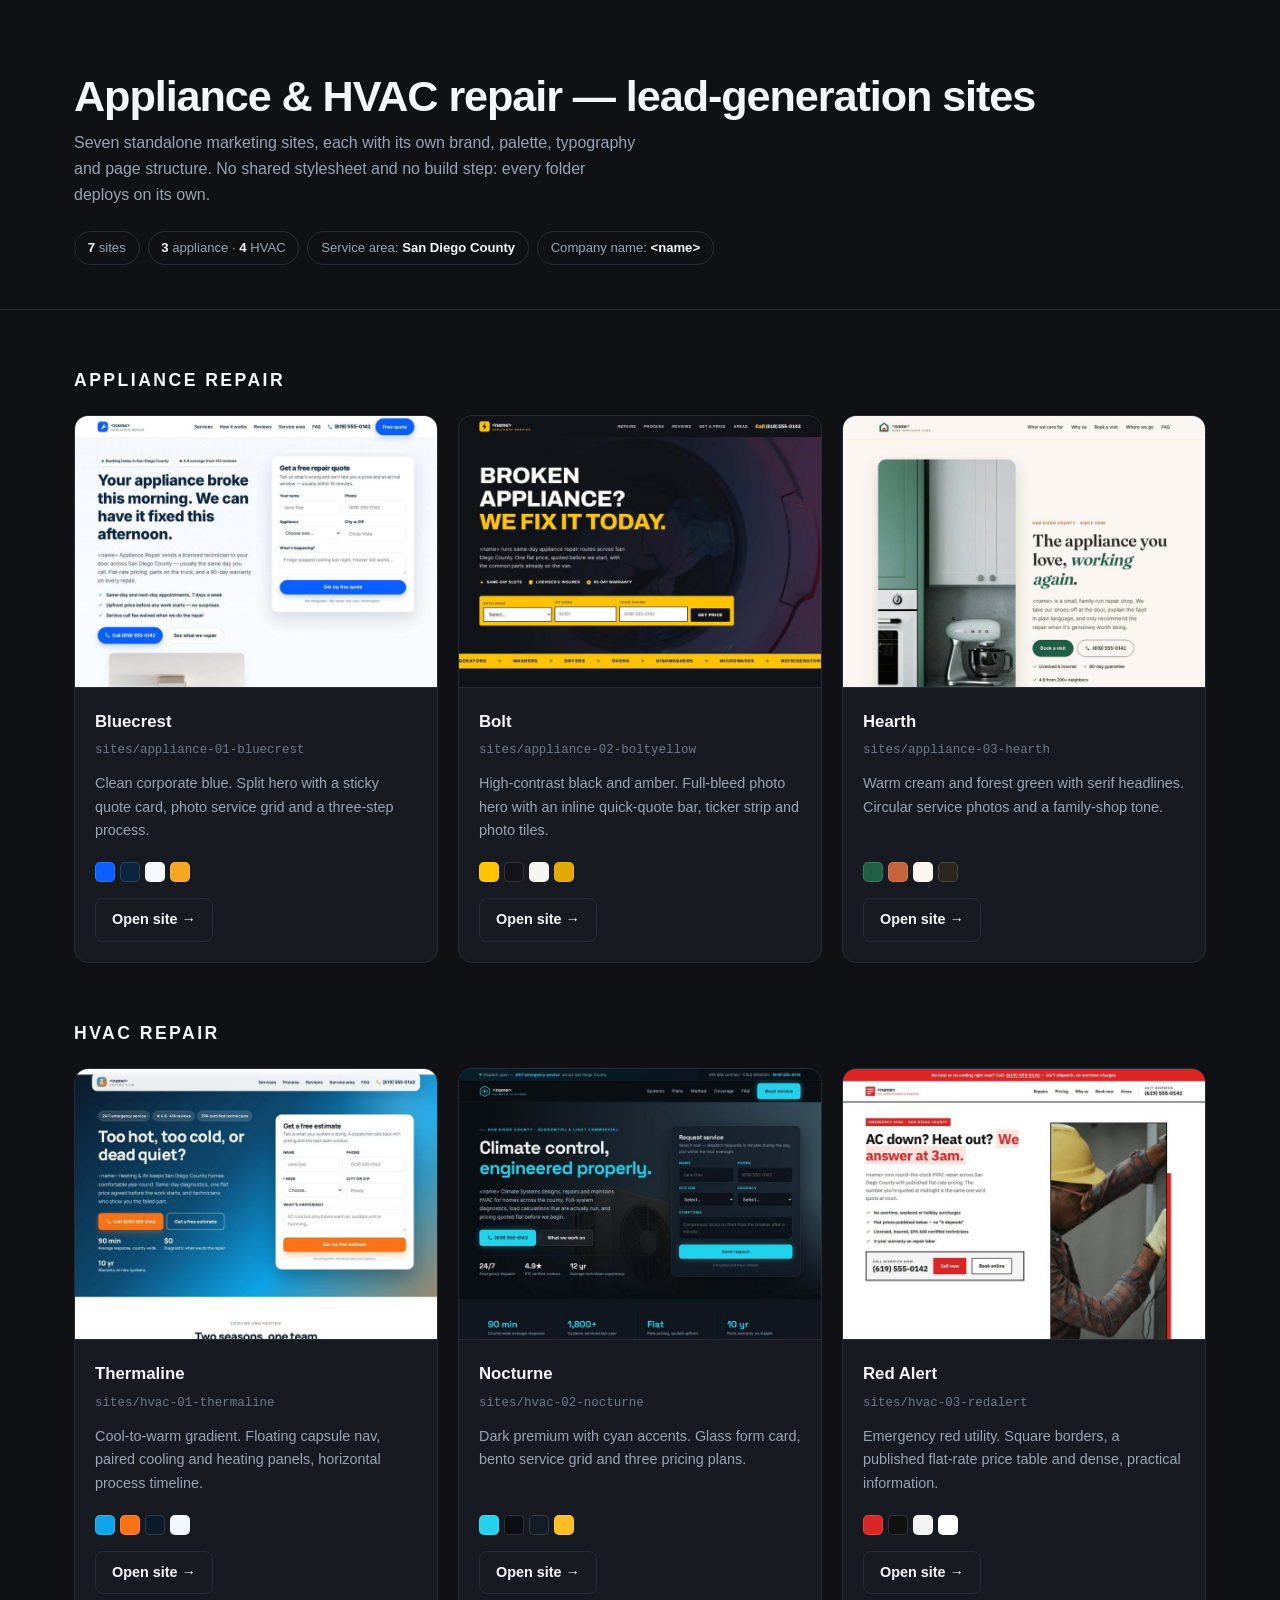
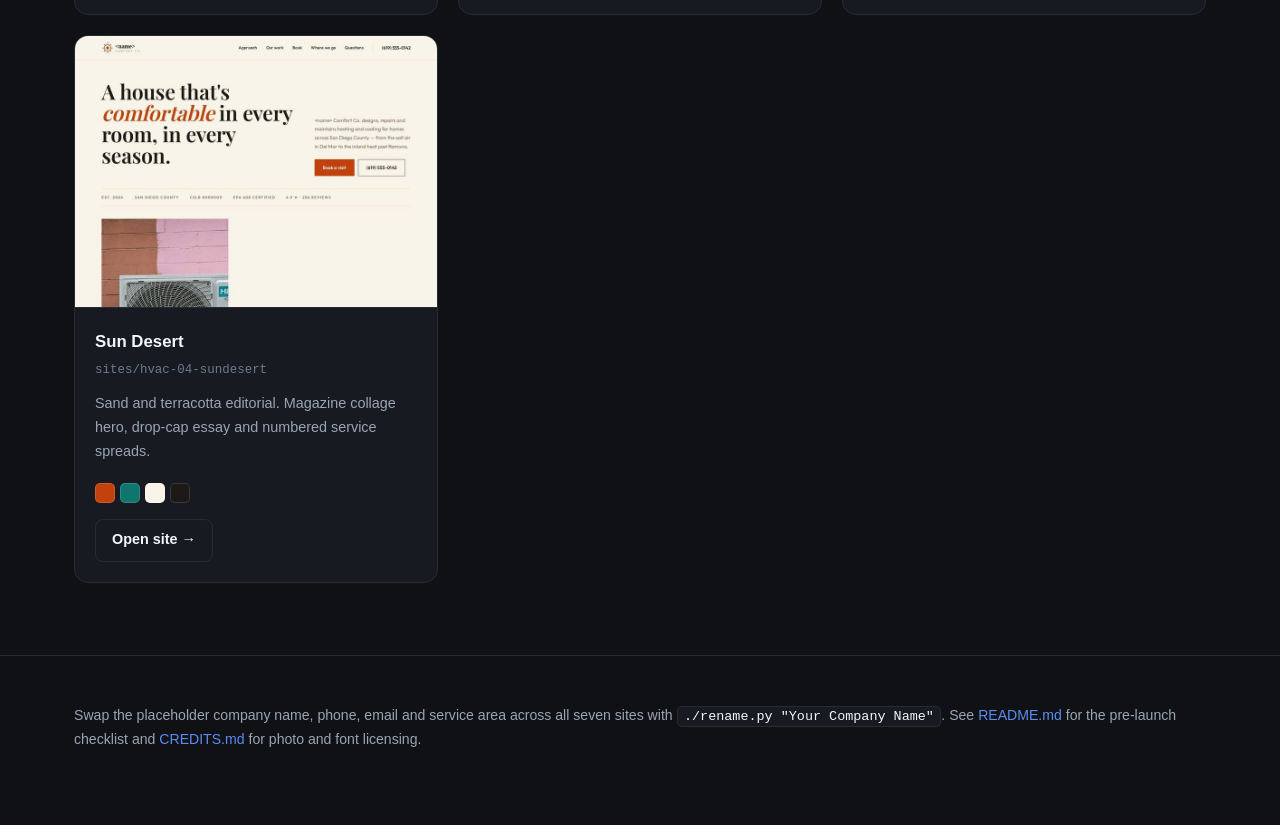
==== index.html @ 1966ab20 "Add seven lead-generation sites for appliance and HVAC repair Three appliance repair sites and four " ====
<!DOCTYPE html>
<html lang="en">
<head>
<meta charset="utf-8">
<meta name="viewport" content="width=device-width, initial-scale=1">
<title>Lead-generation sites — appliance &amp; HVAC repair</title>
<meta name="description" content="Seven standalone lead-generation websites for appliance repair and HVAC repair companies.">
<meta name="robots" content="noindex">
<style>
  :root{
    --bg:#0F1115; --panel:#171A21; --line:#262B35; --text:#9AA5B4; --white:#F4F6F9;
    --accent:#5B8DEF;
  }
  *{box-sizing:border-box}
  body{margin:0;background:var(--bg);color:var(--text);line-height:1.65;
    font-family:-apple-system,BlinkMacSystemFont,"Segoe UI",Roboto,Helvetica,Arial,sans-serif;
    -webkit-font-smoothing:antialiased}
  a{color:var(--accent);text-decoration:none}
  .wrap{max-width:1180px;margin:0 auto;padding:0 24px}
  header{padding:72px 0 44px;border-bottom:1px solid var(--line)}
  h1{color:var(--white);font-size:clamp(1.9rem,4vw,2.7rem);margin:0 0 .5rem;letter-spacing:-.025em;line-height:1.15}
  header p{max-width:64ch;margin:0 0 1.4rem}
  .meta{display:flex;flex-wrap:wrap;gap:.5rem}
  .meta span{border:1px solid var(--line);border-radius:999px;padding:.32rem .8rem;font-size:.82rem}
  .meta span b{color:var(--white);font-weight:600}
  h2{color:var(--white);font-size:1.1rem;letter-spacing:.14em;text-transform:uppercase;
    margin:56px 0 20px;font-weight:600}
  .grid{display:grid;grid-template-columns:repeat(3,1fr);gap:20px}
  .card{border:1px solid var(--line);border-radius:14px;overflow:hidden;background:var(--panel);
    display:flex;flex-direction:column;transition:.2s}
  .card:hover{transform:translateY(-4px);border-color:#3A4353}
  .shot{aspect-ratio:4/3;overflow:hidden;background:#0B0D11;border-bottom:1px solid var(--line)}
  .shot img{width:100%;display:block}
  .card-body{padding:20px;display:flex;flex-direction:column;flex:1}
  .card h3{color:var(--white);margin:0 0 .3rem;font-size:1.05rem}
  .card code{font-size:.78rem;color:#6D7A8C;display:block;margin-bottom:.7rem;
    font-family:ui-monospace,SFMono-Regular,Menlo,monospace}
  .card p{margin:0 0 1.2rem;font-size:.9rem;flex:1}
  .swatches{display:flex;gap:5px;margin-bottom:1rem}
  .swatches i{width:20px;height:20px;border-radius:5px;display:block;border:1px solid rgba(255,255,255,.14)}
  .open{display:inline-flex;align-items:center;gap:.4rem;font-weight:600;font-size:.9rem;
    border:1px solid var(--line);border-radius:8px;padding:.55rem 1rem;color:var(--white);
    align-self:flex-start;transition:.15s}
  .open:hover{background:var(--accent);border-color:var(--accent);color:#fff}
  footer{border-top:1px solid var(--line);margin-top:72px;padding:34px 0 60px;font-size:.88rem}
  footer code{background:var(--panel);border:1px solid var(--line);border-radius:5px;padding:.12rem .4rem;
    font-family:ui-monospace,SFMono-Regular,Menlo,monospace;font-size:.84rem;color:var(--white)}
  @media (max-width:900px){.grid{grid-template-columns:1fr 1fr}}
  @media (max-width:620px){.grid{grid-template-columns:1fr}header{padding:44px 0 32px}}
</style>
</head>
<body>

<header>
  <div class="wrap">
    <h1>Appliance &amp; HVAC repair — lead-generation sites</h1>
    <p>Seven standalone marketing sites, each with its own brand, palette, typography and page
      structure. No shared stylesheet and no build step: every folder deploys on its own.</p>
    <div class="meta">
      <span><b>7</b> sites</span>
      <span><b>3</b> appliance · <b>4</b> HVAC</span>
      <span>Service area: <b>San Diego County</b></span>
      <span>Company name: <b>&lt;name&gt;</b></span>
    </div>
  </div>
</header>

<div class="wrap">

  <h2>Appliance repair</h2>
  <div class="grid">
    <article class="card">
      <div class="shot"><img src="previews/appliance-01-bluecrest.jpg" alt="Screenshot of the Bluecrest appliance repair site" loading="lazy"></div>
      <div class="card-body">
        <h3>Bluecrest</h3>
        <code>sites/appliance-01-bluecrest</code>
        <p>Clean corporate blue. Split hero with a sticky quote card, photo service grid and a three-step process.</p>
        <div class="swatches"><i style="background:#0B5FFF"></i><i style="background:#0A2540"></i><i style="background:#F5F8FE"></i><i style="background:#F5A623"></i></div>
        <a class="open" href="sites/appliance-01-bluecrest/index.html">Open site →</a>
      </div>
    </article>
    <article class="card">
      <div class="shot"><img src="previews/appliance-02-boltyellow.jpg" alt="Screenshot of the Bolt appliance repair site" loading="lazy"></div>
      <div class="card-body">
        <h3>Bolt</h3>
        <code>sites/appliance-02-boltyellow</code>
        <p>High-contrast black and amber. Full-bleed photo hero with an inline quick-quote bar, ticker strip and photo tiles.</p>
        <div class="swatches"><i style="background:#FFC400"></i><i style="background:#111318"></i><i style="background:#F6F5F1"></i><i style="background:#E0A800"></i></div>
        <a class="open" href="sites/appliance-02-boltyellow/index.html">Open site →</a>
      </div>
    </article>
    <article class="card">
      <div class="shot"><img src="previews/appliance-03-hearth.jpg" alt="Screenshot of the Hearth appliance repair site" loading="lazy"></div>
      <div class="card-body">
        <h3>Hearth</h3>
        <code>sites/appliance-03-hearth</code>
        <p>Warm cream and forest green with serif headlines. Circular service photos and a family-shop tone.</p>
        <div class="swatches"><i style="background:#1F5F45"></i><i style="background:#C4643C"></i><i style="background:#FBF7F0"></i><i style="background:#2B2620"></i></div>
        <a class="open" href="sites/appliance-03-hearth/index.html">Open site →</a>
      </div>
    </article>
  </div>

  <h2>HVAC repair</h2>
  <div class="grid">
    <article class="card">
      <div class="shot"><img src="previews/hvac-01-thermaline.jpg" alt="Screenshot of the Thermaline HVAC site" loading="lazy"></div>
      <div class="card-body">
        <h3>Thermaline</h3>
        <code>sites/hvac-01-thermaline</code>
        <p>Cool-to-warm gradient. Floating capsule nav, paired cooling and heating panels, horizontal process timeline.</p>
        <div class="swatches"><i style="background:#0EA5E9"></i><i style="background:#F97316"></i><i style="background:#0B1B2B"></i><i style="background:#F1F8FD"></i></div>
        <a class="open" href="sites/hvac-01-thermaline/index.html">Open site →</a>
      </div>
    </article>
    <article class="card">
      <div class="shot"><img src="previews/hvac-02-nocturne.jpg" alt="Screenshot of the Nocturne HVAC site" loading="lazy"></div>
      <div class="card-body">
        <h3>Nocturne</h3>
        <code>sites/hvac-02-nocturne</code>
        <p>Dark premium with cyan accents. Glass form card, bento service grid and three pricing plans.</p>
        <div class="swatches"><i style="background:#22D3EE"></i><i style="background:#0A0F14"></i><i style="background:#131C26"></i><i style="background:#FBBF24"></i></div>
        <a class="open" href="sites/hvac-02-nocturne/index.html">Open site →</a>
      </div>
    </article>
    <article class="card">
      <div class="shot"><img src="previews/hvac-03-redalert.jpg" alt="Screenshot of the Red Alert HVAC site" loading="lazy"></div>
      <div class="card-body">
        <h3>Red Alert</h3>
        <code>sites/hvac-03-redalert</code>
        <p>Emergency red utility. Square borders, a published flat-rate price table and dense, practical information.</p>
        <div class="swatches"><i style="background:#DC2626"></i><i style="background:#111111"></i><i style="background:#F4F4F4"></i><i style="background:#FFFFFF"></i></div>
        <a class="open" href="sites/hvac-03-redalert/index.html">Open site →</a>
      </div>
    </article>
    <article class="card">
      <div class="shot"><img src="previews/hvac-04-sundesert.jpg" alt="Screenshot of the Sun Desert HVAC site" loading="lazy"></div>
      <div class="card-body">
        <h3>Sun Desert</h3>
        <code>sites/hvac-04-sundesert</code>
        <p>Sand and terracotta editorial. Magazine collage hero, drop-cap essay and numbered service spreads.</p>
        <div class="swatches"><i style="background:#C2410C"></i><i style="background:#0F766E"></i><i style="background:#FAF3E8"></i><i style="background:#1C1917"></i></div>
        <a class="open" href="sites/hvac-04-sundesert/index.html">Open site →</a>
      </div>
    </article>
  </div>

</div>

<footer>
  <div class="wrap">
    <p>Swap the placeholder company name, phone, email and service area across all seven sites with
      <code>./rename.py "Your Company Name"</code>. See <a href="README.md">README.md</a> for the
      pre-launch checklist and <a href="CREDITS.md">CREDITS.md</a> for photo and font licensing.</p>
  </div>
</footer>

</body>
</html>
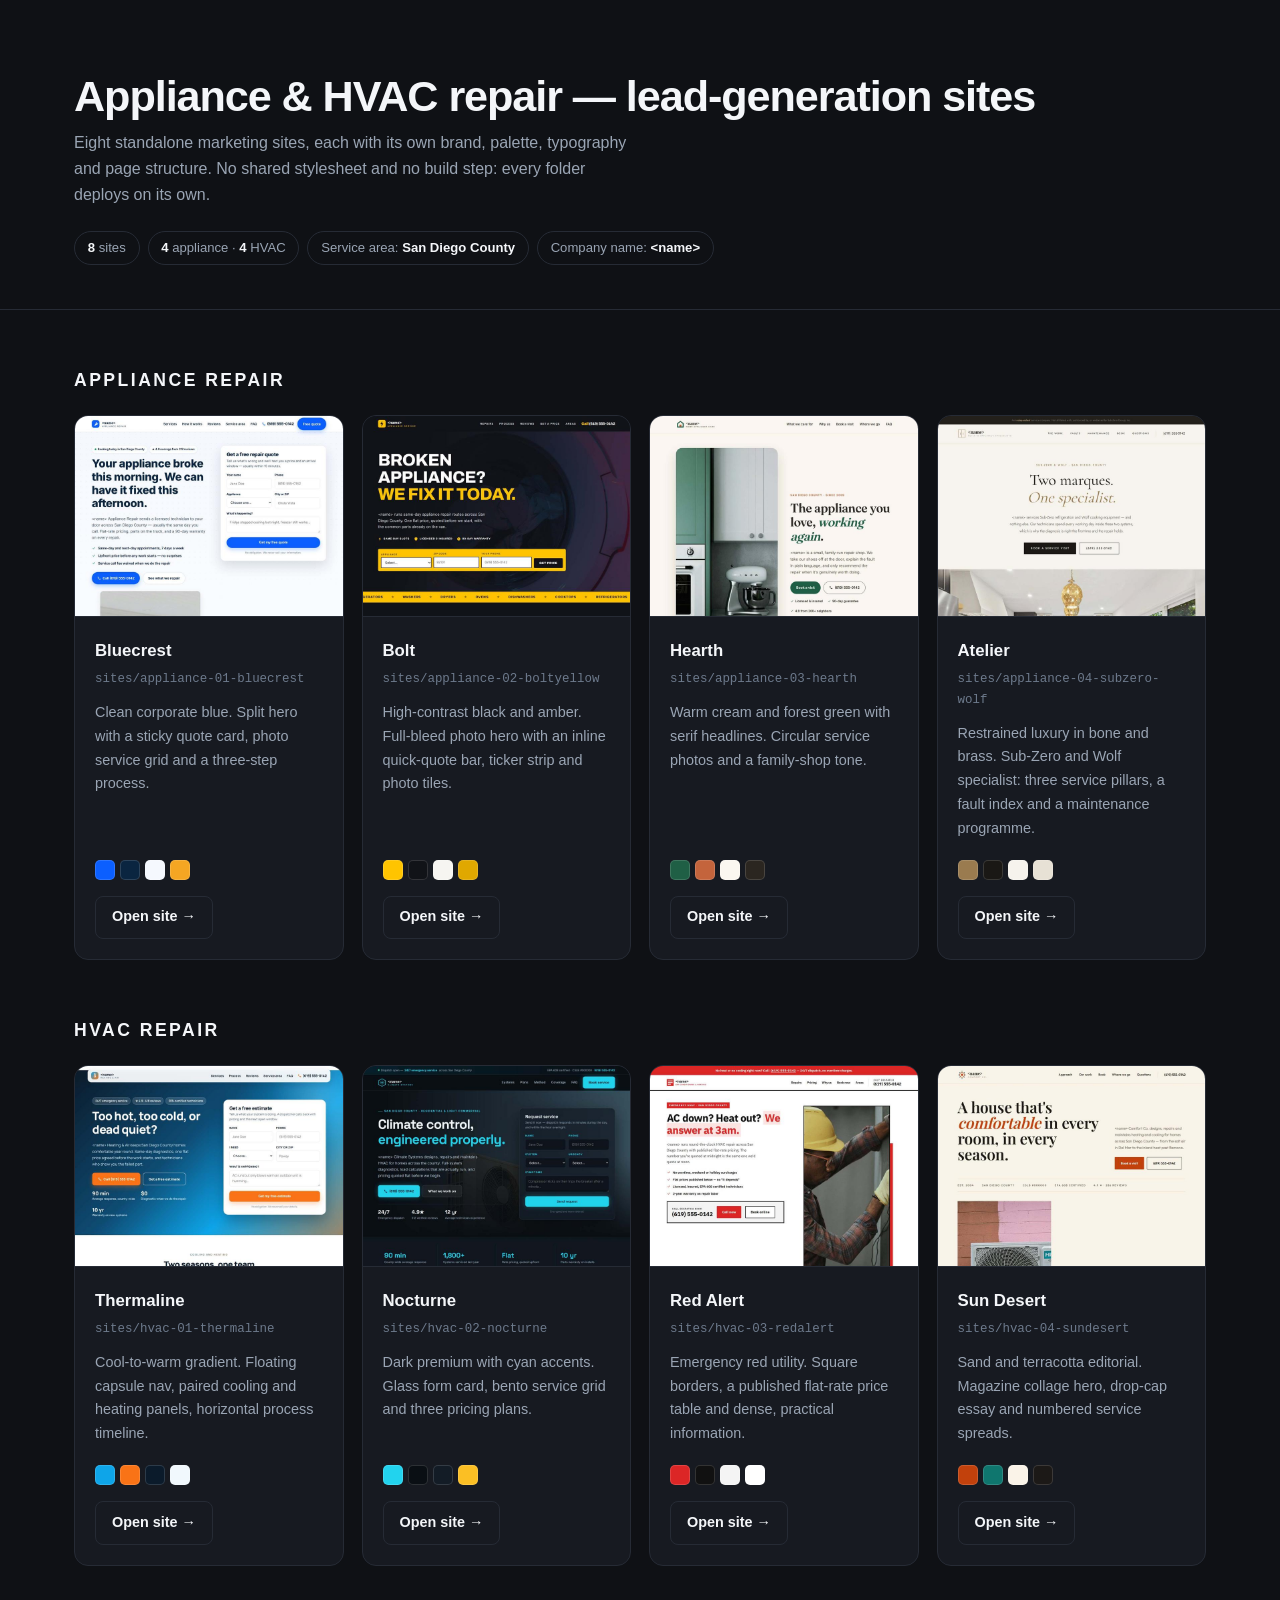
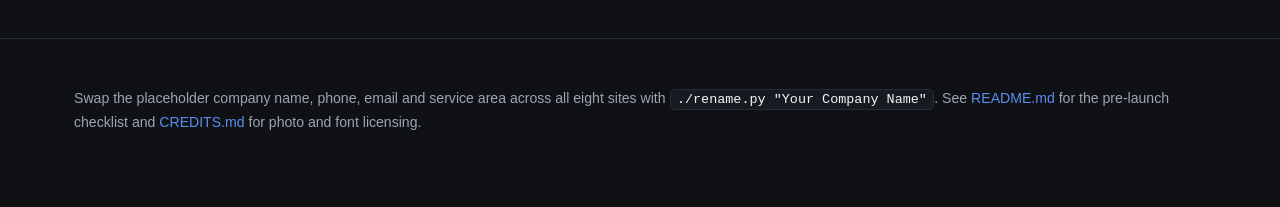
==== commit f9bab236: "Add a Sub-Zero and Wolf specialist appliance repair site Eighth site, appliance-04-subzero-wolf: a s" ====
--- a/index.html
+++ b/index.html
@@ -25,7 +25,7 @@
   .meta span b{color:var(--white);font-weight:600}
   h2{color:var(--white);font-size:1.1rem;letter-spacing:.14em;text-transform:uppercase;
     margin:56px 0 20px;font-weight:600}
-  .grid{display:grid;grid-template-columns:repeat(3,1fr);gap:20px}
+  .grid{display:grid;grid-template-columns:repeat(4,1fr);gap:18px}
   .card{border:1px solid var(--line);border-radius:14px;overflow:hidden;background:var(--panel);
     display:flex;flex-direction:column;transition:.2s}
   .card:hover{transform:translateY(-4px);border-color:#3A4353}
@@ -45,7 +45,8 @@
   footer{border-top:1px solid var(--line);margin-top:72px;padding:34px 0 60px;font-size:.88rem}
   footer code{background:var(--panel);border:1px solid var(--line);border-radius:5px;padding:.12rem .4rem;
     font-family:ui-monospace,SFMono-Regular,Menlo,monospace;font-size:.84rem;color:var(--white)}
-  @media (max-width:900px){.grid{grid-template-columns:1fr 1fr}}
+  @media (max-width:1080px){.grid{grid-template-columns:repeat(3,1fr)}}
+  @media (max-width:880px){.grid{grid-template-columns:1fr 1fr}}
   @media (max-width:620px){.grid{grid-template-columns:1fr}header{padding:44px 0 32px}}
 </style>
 </head>
@@ -54,11 +55,11 @@
 <header>
   <div class="wrap">
     <h1>Appliance &amp; HVAC repair — lead-generation sites</h1>
-    <p>Seven standalone marketing sites, each with its own brand, palette, typography and page
+    <p>Eight standalone marketing sites, each with its own brand, palette, typography and page
       structure. No shared stylesheet and no build step: every folder deploys on its own.</p>
     <div class="meta">
-      <span><b>7</b> sites</span>
-      <span><b>3</b> appliance · <b>4</b> HVAC</span>
+      <span><b>8</b> sites</span>
+      <span><b>4</b> appliance · <b>4</b> HVAC</span>
       <span>Service area: <b>San Diego County</b></span>
       <span>Company name: <b>&lt;name&gt;</b></span>
     </div>
@@ -97,6 +98,16 @@
         <p>Warm cream and forest green with serif headlines. Circular service photos and a family-shop tone.</p>
         <div class="swatches"><i style="background:#1F5F45"></i><i style="background:#C4643C"></i><i style="background:#FBF7F0"></i><i style="background:#2B2620"></i></div>
         <a class="open" href="sites/appliance-03-hearth/index.html">Open site →</a>
+      </div>
+    </article>
+    <article class="card">
+      <div class="shot"><img src="previews/appliance-04-subzero-wolf.jpg" alt="Screenshot of the Atelier Sub-Zero and Wolf specialist site" loading="lazy"></div>
+      <div class="card-body">
+        <h3>Atelier</h3>
+        <code>sites/appliance-04-subzero-wolf</code>
+        <p>Restrained luxury in bone and brass. Sub-Zero and Wolf specialist: three service pillars, a fault index and a maintenance programme.</p>
+        <div class="swatches"><i style="background:#9A7B4F"></i><i style="background:#1A1815"></i><i style="background:#F6F3ED"></i><i style="background:#E7E1D5"></i></div>
+        <a class="open" href="sites/appliance-04-subzero-wolf/index.html">Open site →</a>
       </div>
     </article>
   </div>
@@ -149,7 +160,7 @@
 
 <footer>
   <div class="wrap">
-    <p>Swap the placeholder company name, phone, email and service area across all seven sites with
+    <p>Swap the placeholder company name, phone, email and service area across all eight sites with
       <code>./rename.py "Your Company Name"</code>. See <a href="README.md">README.md</a> for the
       pre-launch checklist and <a href="CREDITS.md">CREDITS.md</a> for photo and font licensing.</p>
   </div>
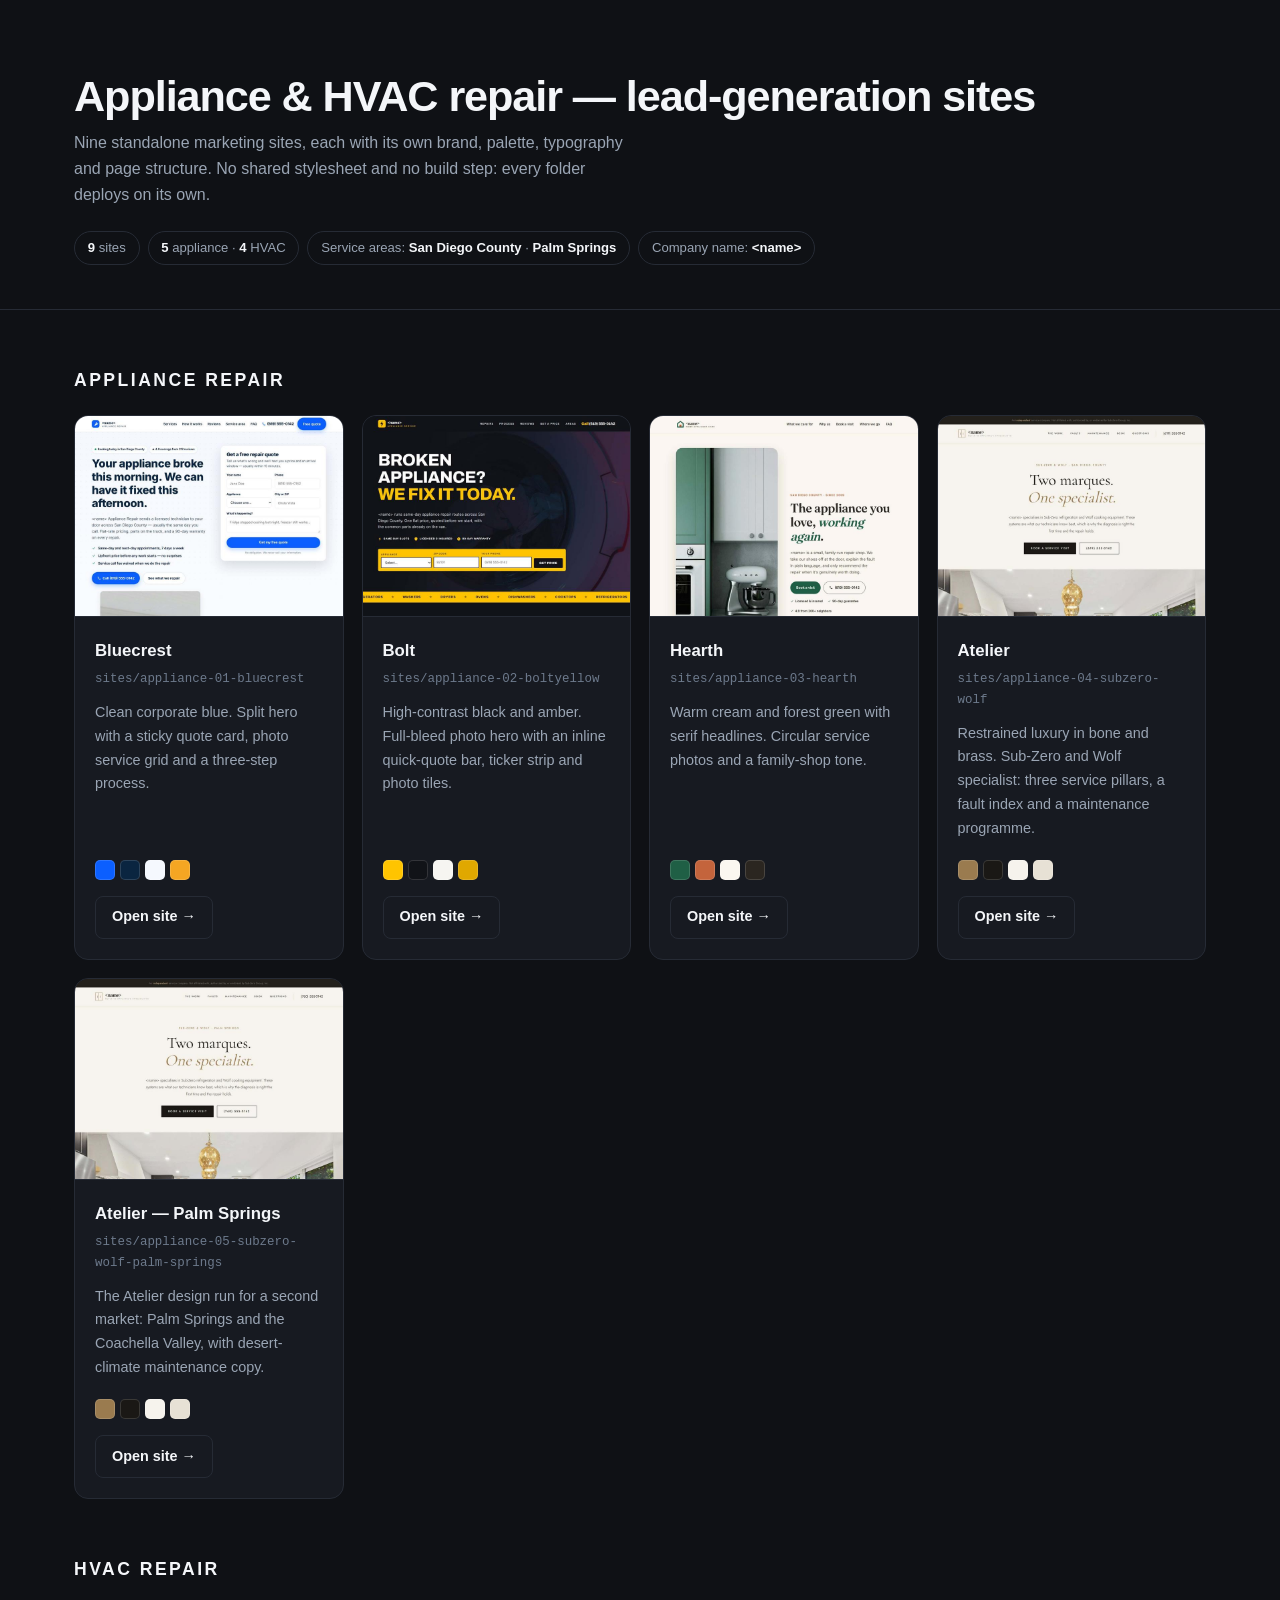
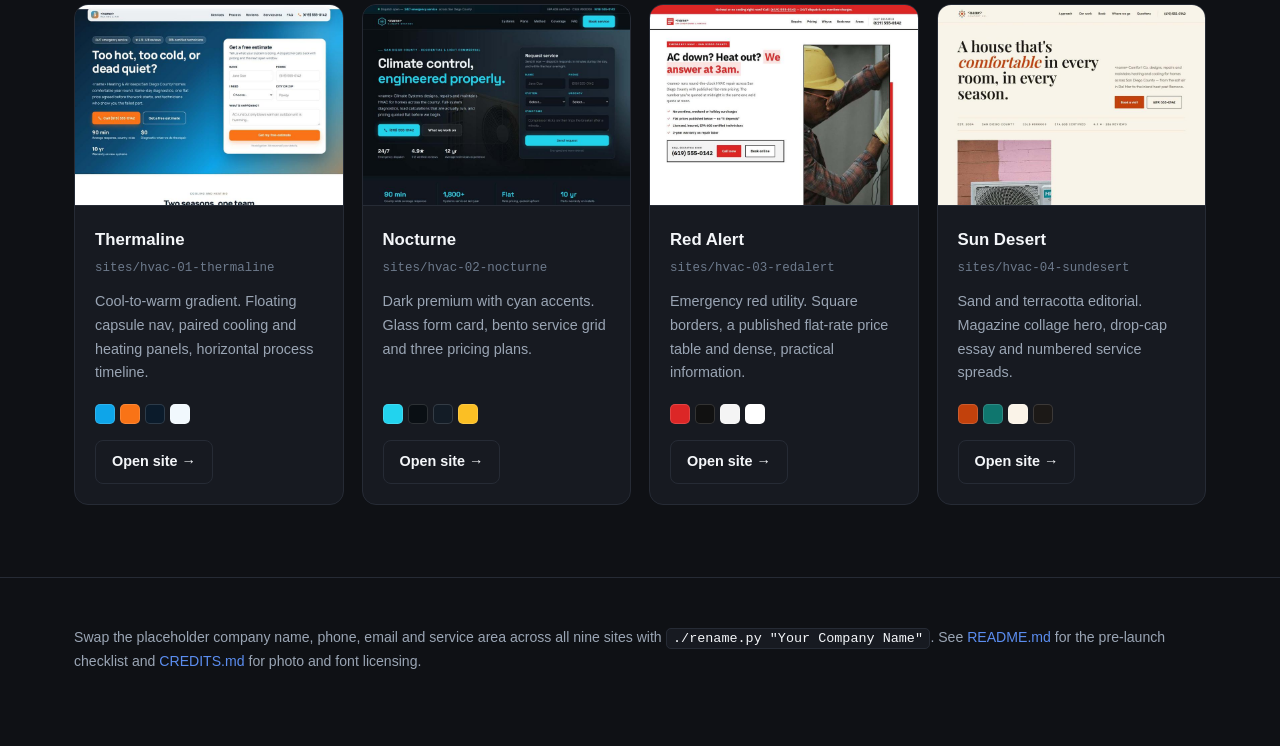
==== commit e4e755e5: "Add a Palm Springs edition of the Sub-Zero and Wolf site appliance-05-subzero-wolf-palm-springs is t" ====
--- a/index.html
+++ b/index.html
@@ -55,12 +55,12 @@
 <header>
   <div class="wrap">
     <h1>Appliance &amp; HVAC repair — lead-generation sites</h1>
-    <p>Eight standalone marketing sites, each with its own brand, palette, typography and page
+    <p>Nine standalone marketing sites, each with its own brand, palette, typography and page
       structure. No shared stylesheet and no build step: every folder deploys on its own.</p>
     <div class="meta">
-      <span><b>8</b> sites</span>
-      <span><b>4</b> appliance · <b>4</b> HVAC</span>
-      <span>Service area: <b>San Diego County</b></span>
+      <span><b>9</b> sites</span>
+      <span><b>5</b> appliance · <b>4</b> HVAC</span>
+      <span>Service areas: <b>San Diego County</b> · <b>Palm Springs</b></span>
       <span>Company name: <b>&lt;name&gt;</b></span>
     </div>
   </div>
@@ -108,6 +108,16 @@
         <p>Restrained luxury in bone and brass. Sub-Zero and Wolf specialist: three service pillars, a fault index and a maintenance programme.</p>
         <div class="swatches"><i style="background:#9A7B4F"></i><i style="background:#1A1815"></i><i style="background:#F6F3ED"></i><i style="background:#E7E1D5"></i></div>
         <a class="open" href="sites/appliance-04-subzero-wolf/index.html">Open site →</a>
+      </div>
+    </article>
+    <article class="card">
+      <div class="shot"><img src="previews/appliance-05-subzero-wolf-palm-springs.jpg" alt="Screenshot of the Atelier Palm Springs site" loading="lazy"></div>
+      <div class="card-body">
+        <h3>Atelier — Palm Springs</h3>
+        <code>sites/appliance-05-subzero-wolf-palm-springs</code>
+        <p>The Atelier design run for a second market: Palm Springs and the Coachella Valley, with desert-climate maintenance copy.</p>
+        <div class="swatches"><i style="background:#9A7B4F"></i><i style="background:#1A1815"></i><i style="background:#F6F3ED"></i><i style="background:#E7E1D5"></i></div>
+        <a class="open" href="sites/appliance-05-subzero-wolf-palm-springs/index.html">Open site →</a>
       </div>
     </article>
   </div>
@@ -160,7 +170,7 @@
 
 <footer>
   <div class="wrap">
-    <p>Swap the placeholder company name, phone, email and service area across all eight sites with
+    <p>Swap the placeholder company name, phone, email and service area across all nine sites with
       <code>./rename.py "Your Company Name"</code>. See <a href="README.md">README.md</a> for the
       pre-launch checklist and <a href="CREDITS.md">CREDITS.md</a> for photo and font licensing.</p>
   </div>
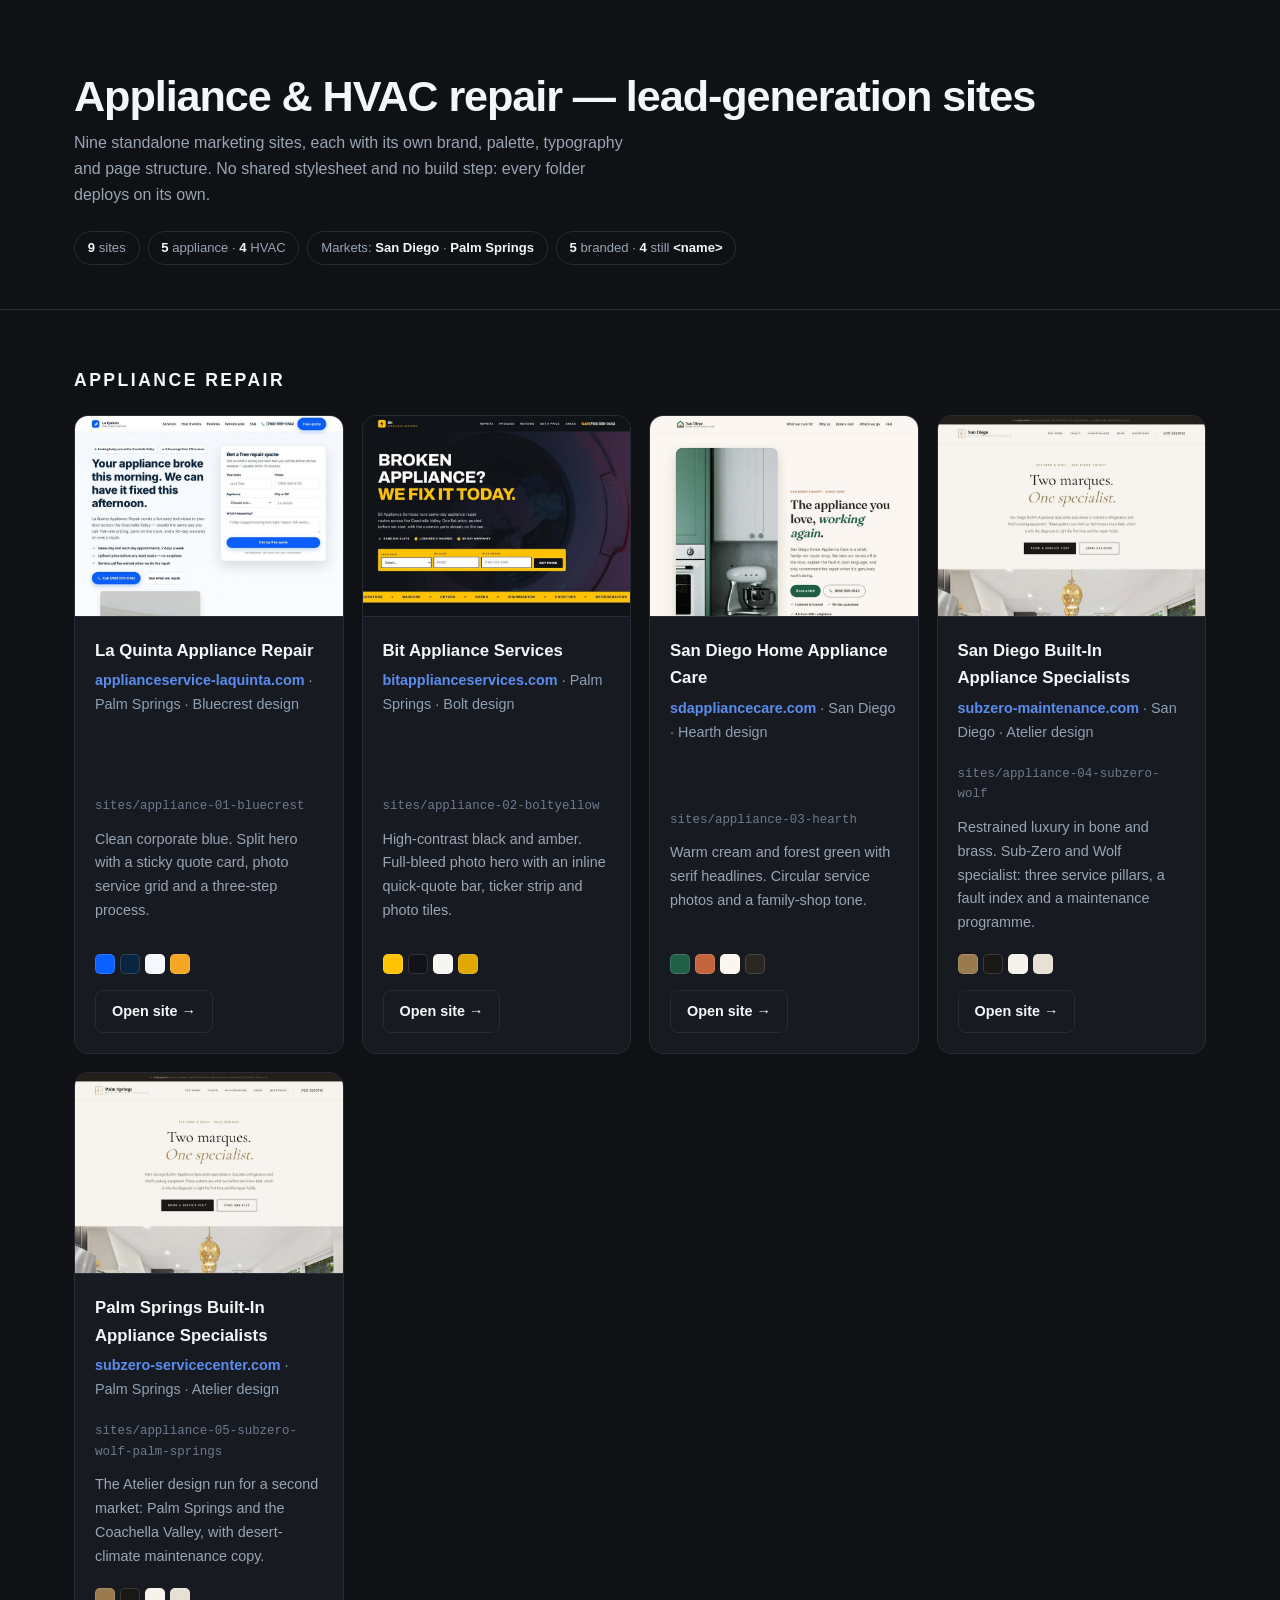
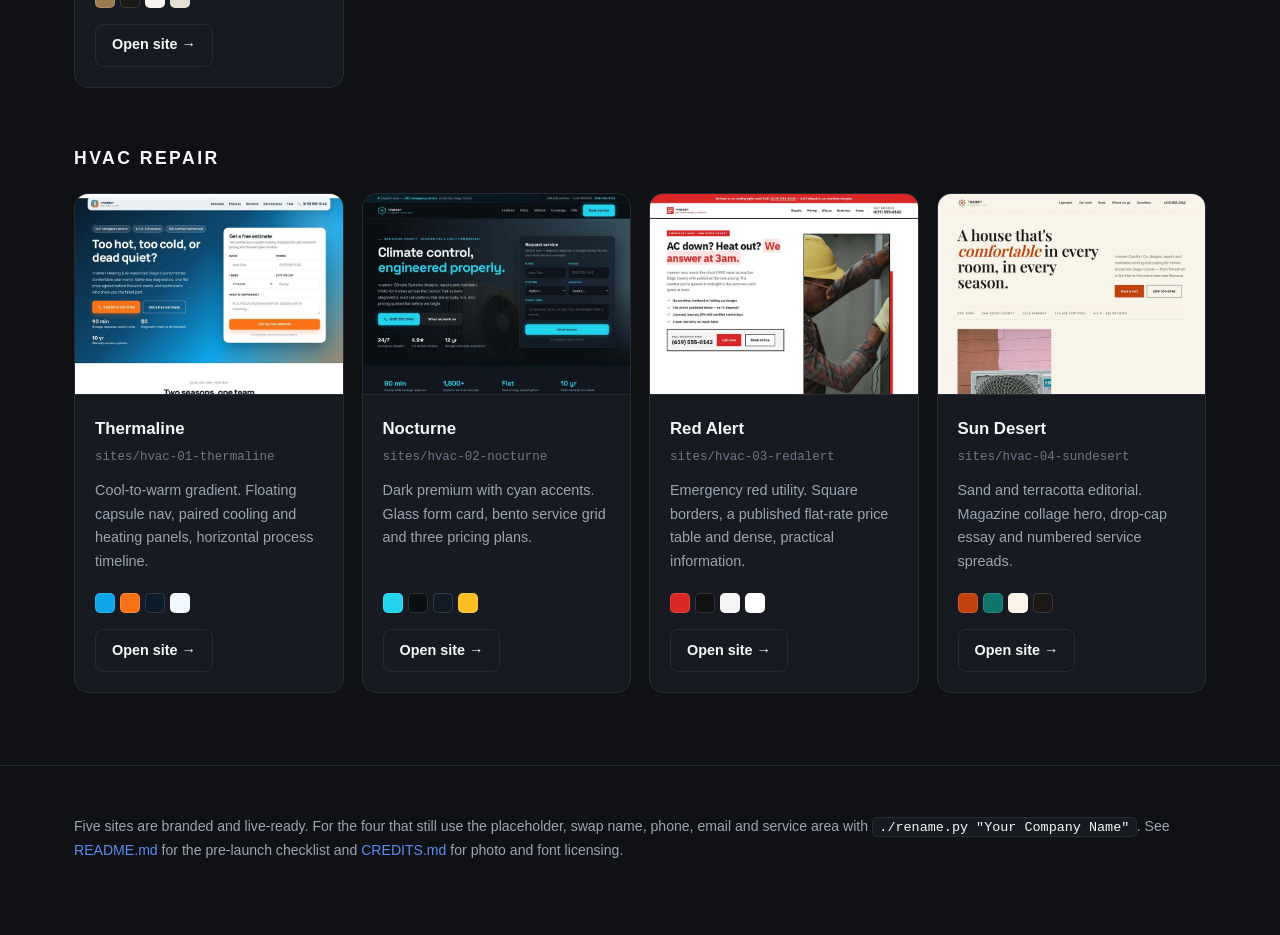
==== commit 9deb4595: "Brand five appliance sites and move two to the Palm Springs market Applies the supplied company name" ====
--- a/index.html
+++ b/index.html
@@ -33,6 +33,8 @@
   .shot img{width:100%;display:block}
   .card-body{padding:20px;display:flex;flex-direction:column;flex:1}
   .card h3{color:var(--white);margin:0 0 .3rem;font-size:1.05rem}
+  .brandline{font-size:.78rem;color:#8FA0B4;margin:0 0 .35rem}
+  .brandline .dom{color:var(--accent);font-weight:600}
   .card code{font-size:.78rem;color:#6D7A8C;display:block;margin-bottom:.7rem;
     font-family:ui-monospace,SFMono-Regular,Menlo,monospace}
   .card p{margin:0 0 1.2rem;font-size:.9rem;flex:1}
@@ -60,8 +62,8 @@
     <div class="meta">
       <span><b>9</b> sites</span>
       <span><b>5</b> appliance · <b>4</b> HVAC</span>
-      <span>Service areas: <b>San Diego County</b> · <b>Palm Springs</b></span>
-      <span>Company name: <b>&lt;name&gt;</b></span>
+      <span>Markets: <b>San Diego</b> · <b>Palm Springs</b></span>
+      <span><b>5</b> branded · <b>4</b> still <b>&lt;name&gt;</b></span>
     </div>
   </div>
 </header>
@@ -73,7 +75,8 @@
     <article class="card">
       <div class="shot"><img src="previews/appliance-01-bluecrest.jpg" alt="Screenshot of the Bluecrest appliance repair site" loading="lazy"></div>
       <div class="card-body">
-        <h3>Bluecrest</h3>
+        <h3>La Quinta Appliance Repair</h3>
+        <p class="brandline"><span class="dom">applianceservice-laquinta.com</span> · Palm Springs · Bluecrest design</p>
         <code>sites/appliance-01-bluecrest</code>
         <p>Clean corporate blue. Split hero with a sticky quote card, photo service grid and a three-step process.</p>
         <div class="swatches"><i style="background:#0B5FFF"></i><i style="background:#0A2540"></i><i style="background:#F5F8FE"></i><i style="background:#F5A623"></i></div>
@@ -83,7 +86,8 @@
     <article class="card">
       <div class="shot"><img src="previews/appliance-02-boltyellow.jpg" alt="Screenshot of the Bolt appliance repair site" loading="lazy"></div>
       <div class="card-body">
-        <h3>Bolt</h3>
+        <h3>Bit Appliance Services</h3>
+        <p class="brandline"><span class="dom">bitapplianceservices.com</span> · Palm Springs · Bolt design</p>
         <code>sites/appliance-02-boltyellow</code>
         <p>High-contrast black and amber. Full-bleed photo hero with an inline quick-quote bar, ticker strip and photo tiles.</p>
         <div class="swatches"><i style="background:#FFC400"></i><i style="background:#111318"></i><i style="background:#F6F5F1"></i><i style="background:#E0A800"></i></div>
@@ -93,7 +97,8 @@
     <article class="card">
       <div class="shot"><img src="previews/appliance-03-hearth.jpg" alt="Screenshot of the Hearth appliance repair site" loading="lazy"></div>
       <div class="card-body">
-        <h3>Hearth</h3>
+        <h3>San Diego Home Appliance Care</h3>
+        <p class="brandline"><span class="dom">sdappliancecare.com</span> · San Diego · Hearth design</p>
         <code>sites/appliance-03-hearth</code>
         <p>Warm cream and forest green with serif headlines. Circular service photos and a family-shop tone.</p>
         <div class="swatches"><i style="background:#1F5F45"></i><i style="background:#C4643C"></i><i style="background:#FBF7F0"></i><i style="background:#2B2620"></i></div>
@@ -103,7 +108,8 @@
     <article class="card">
       <div class="shot"><img src="previews/appliance-04-subzero-wolf.jpg" alt="Screenshot of the Atelier Sub-Zero and Wolf specialist site" loading="lazy"></div>
       <div class="card-body">
-        <h3>Atelier</h3>
+        <h3>San Diego Built-In Appliance Specialists</h3>
+        <p class="brandline"><span class="dom">subzero-maintenance.com</span> · San Diego · Atelier design</p>
         <code>sites/appliance-04-subzero-wolf</code>
         <p>Restrained luxury in bone and brass. Sub-Zero and Wolf specialist: three service pillars, a fault index and a maintenance programme.</p>
         <div class="swatches"><i style="background:#9A7B4F"></i><i style="background:#1A1815"></i><i style="background:#F6F3ED"></i><i style="background:#E7E1D5"></i></div>
@@ -113,7 +119,8 @@
     <article class="card">
       <div class="shot"><img src="previews/appliance-05-subzero-wolf-palm-springs.jpg" alt="Screenshot of the Atelier Palm Springs site" loading="lazy"></div>
       <div class="card-body">
-        <h3>Atelier — Palm Springs</h3>
+        <h3>Palm Springs Built-In Appliance Specialists</h3>
+        <p class="brandline"><span class="dom">subzero-servicecenter.com</span> · Palm Springs · Atelier design</p>
         <code>sites/appliance-05-subzero-wolf-palm-springs</code>
         <p>The Atelier design run for a second market: Palm Springs and the Coachella Valley, with desert-climate maintenance copy.</p>
         <div class="swatches"><i style="background:#9A7B4F"></i><i style="background:#1A1815"></i><i style="background:#F6F3ED"></i><i style="background:#E7E1D5"></i></div>
@@ -170,7 +177,7 @@
 
 <footer>
   <div class="wrap">
-    <p>Swap the placeholder company name, phone, email and service area across all nine sites with
+    <p>Five sites are branded and live-ready. For the four that still use the placeholder, swap name, phone, email and service area with
       <code>./rename.py "Your Company Name"</code>. See <a href="README.md">README.md</a> for the
       pre-launch checklist and <a href="CREDITS.md">CREDITS.md</a> for photo and font licensing.</p>
   </div>
